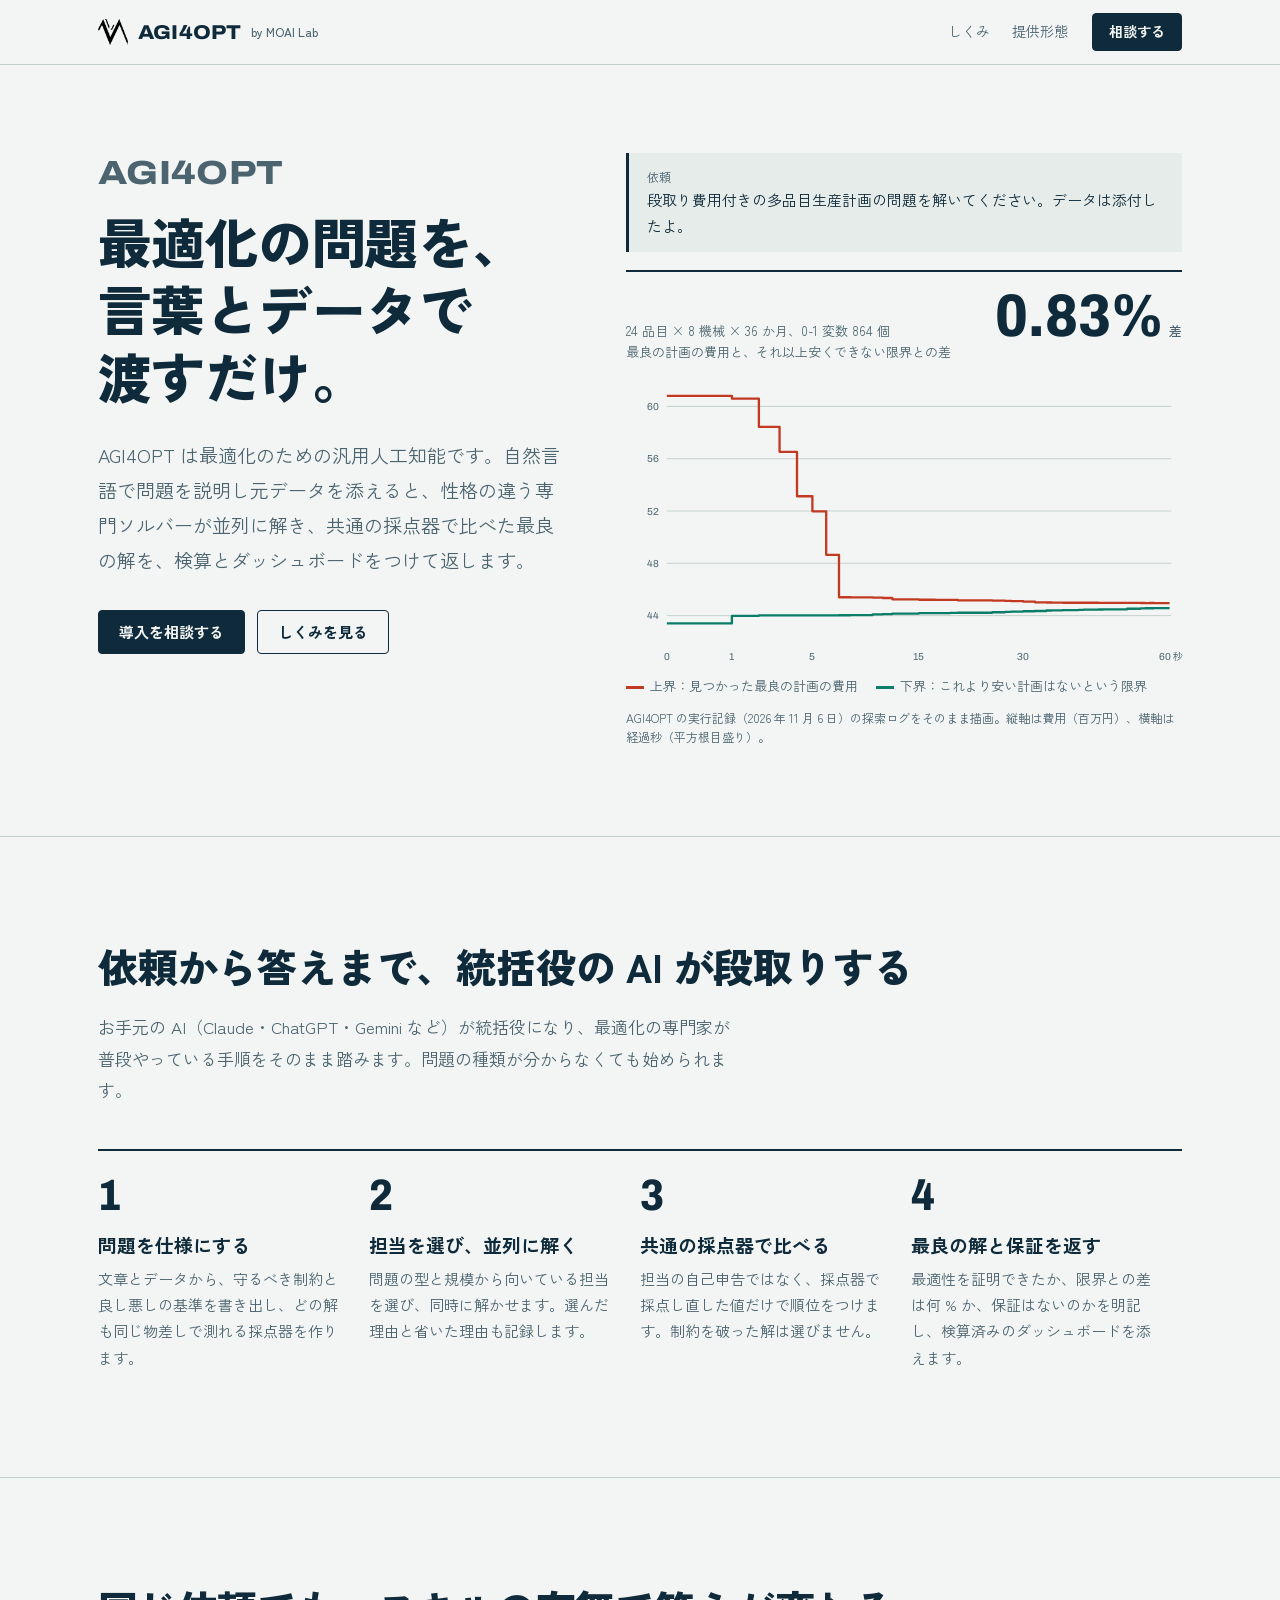
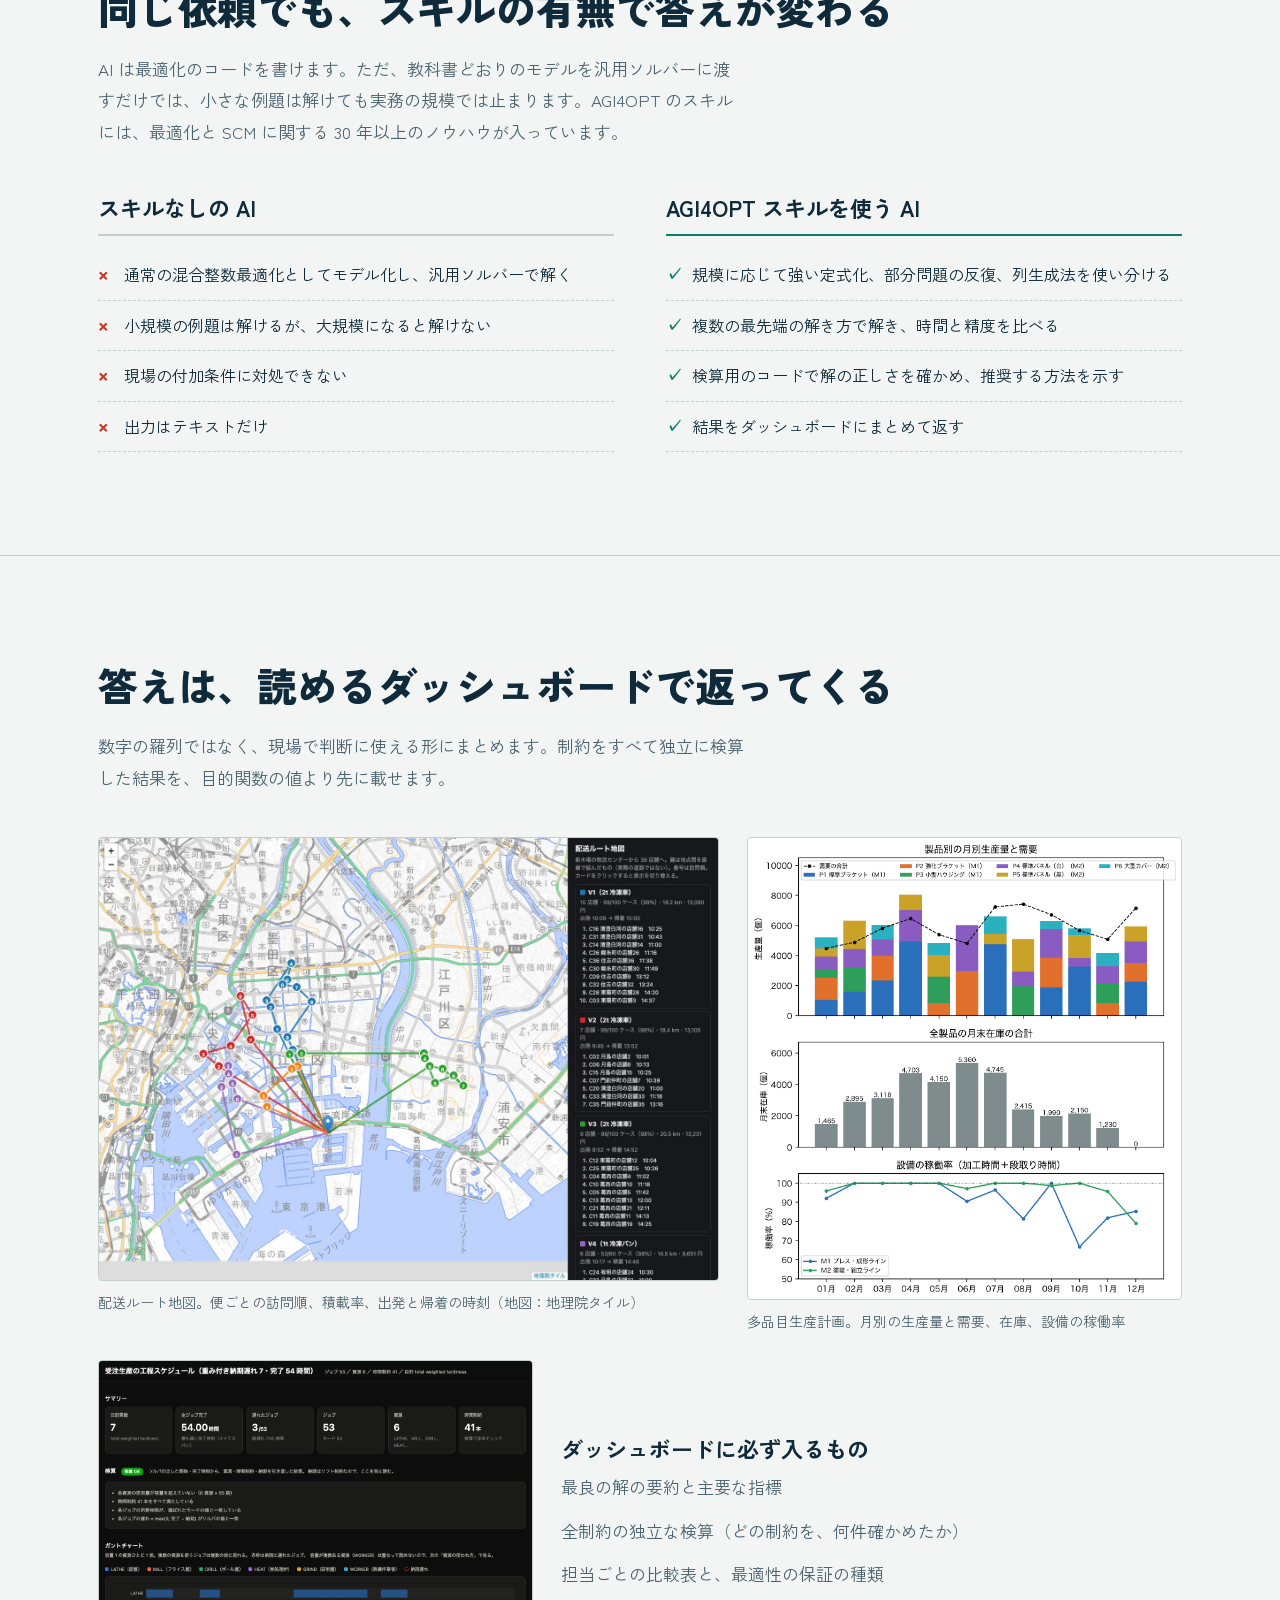
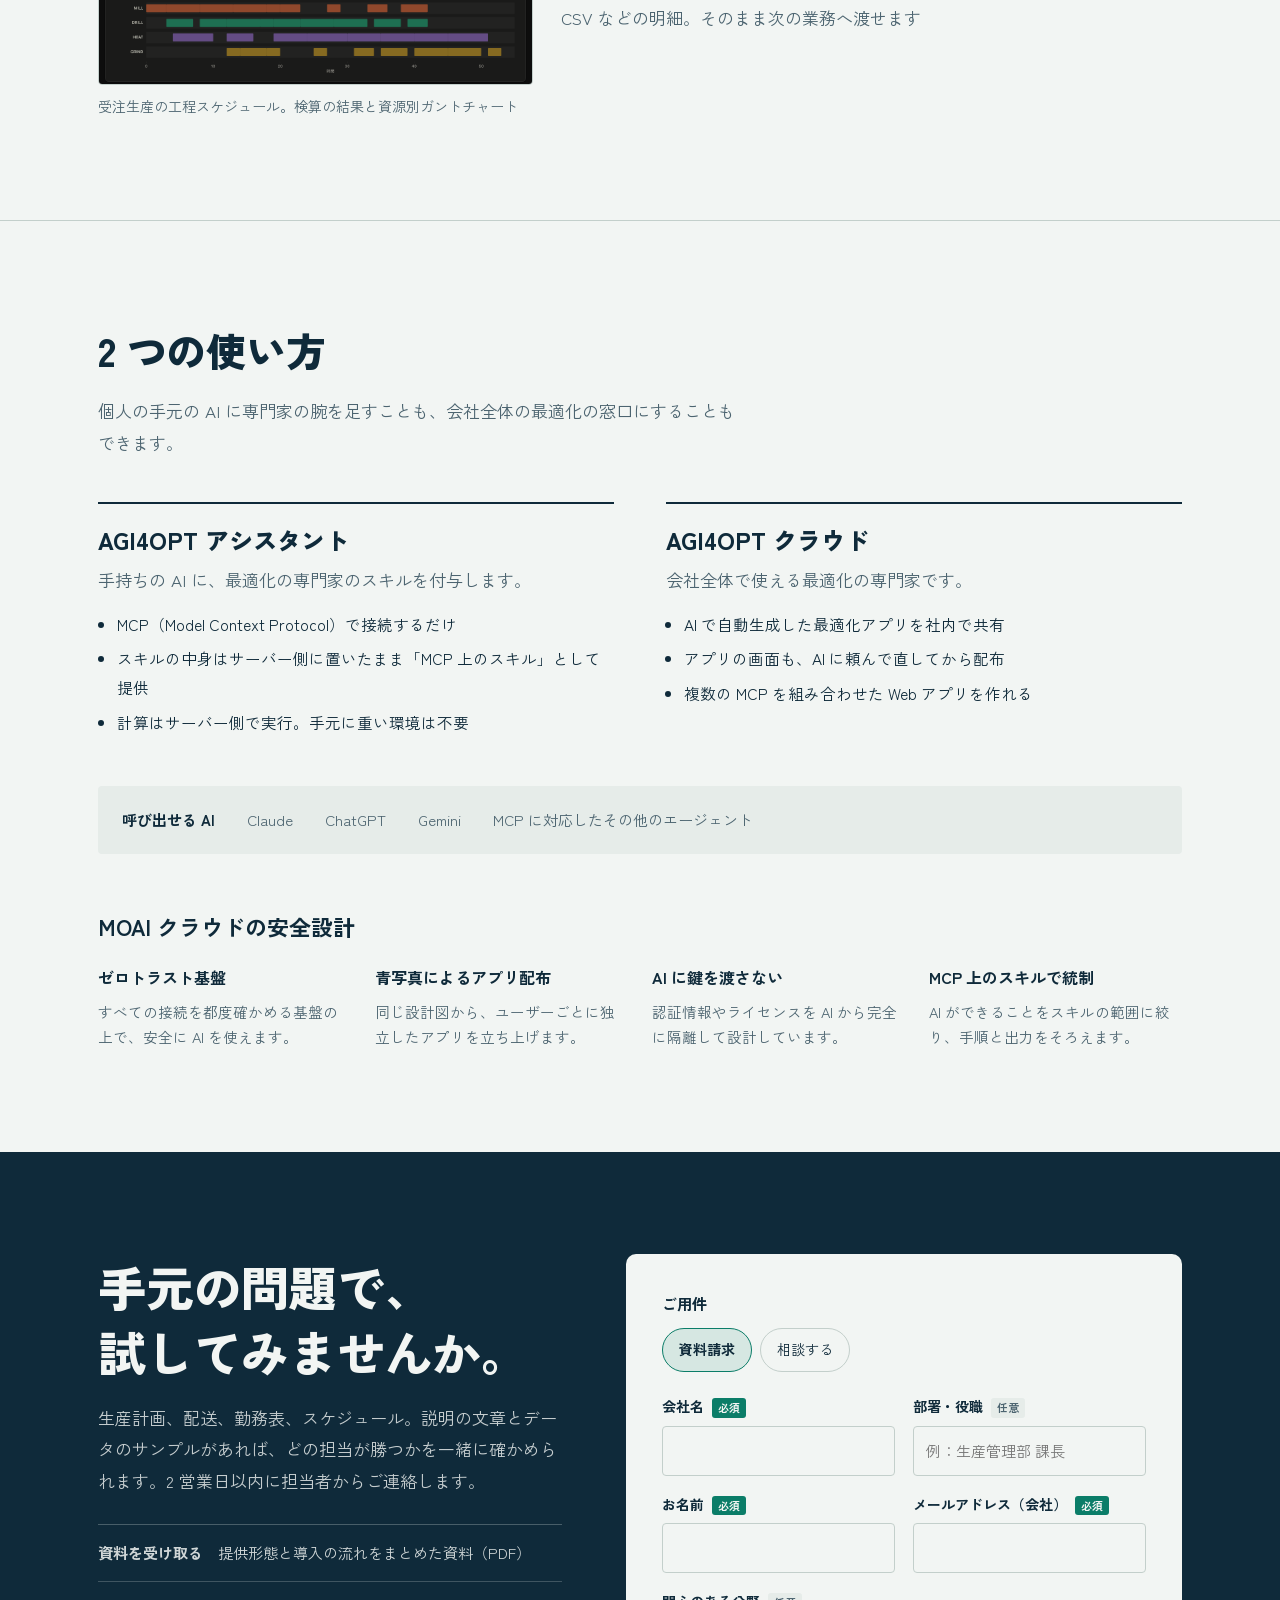
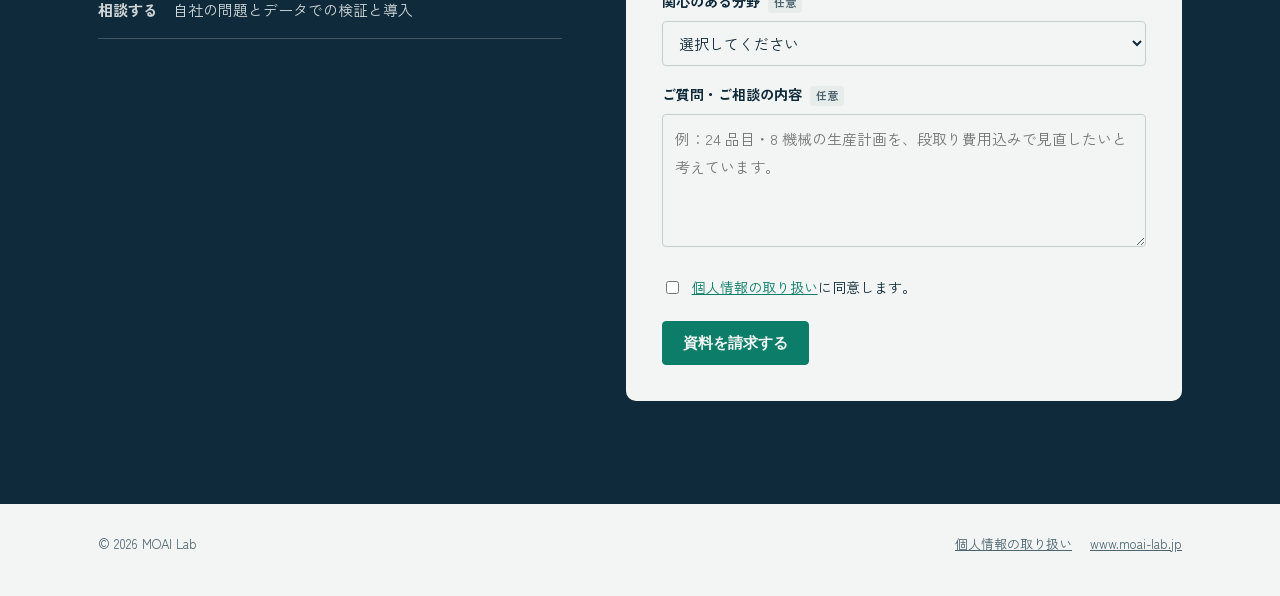
==== agi4opt-hp/index.html @ c6b4bd98 "Add MOAI AGI Suite parent page with AGI4OPT and AGI4SCM pages - index.html: MOAI AGI Suite landing p" ====
<!doctype html>
<html lang="ja">
<head>
<meta charset="utf-8">
<meta name="viewport" content="width=device-width, initial-scale=1">
<title>AGI4OPT | 最適化のための汎用人工知能</title>
<meta name="description" content="自然言語で問題を説明し、元データを渡すだけ。複数の専門ソルバーが並列に解き、共通の採点器で比べた最良の解を、検算とダッシュボードつきで返す Agentic AI。MOAI Lab。">
<link rel="icon" href="assets/moai-logo.png">
<link rel="preconnect" href="https://fonts.googleapis.com">
<link rel="preconnect" href="https://fonts.gstatic.com" crossorigin>
<link href="https://fonts.googleapis.com/css2?family=Archivo:wdth,wght@75..125,400..800&family=Zen+Kaku+Gothic+New:wght@400;500;700;900&display=swap" rel="stylesheet">
<style>
:root{
  --paper:#F2F5F3;
  --paper-2:#E6ECE9;
  --ink:#0F2A3A;
  --muted:#4C6470;
  --rule:#C3CFCB;
  --port:#C23A22;      /* 上界：赤ブイ */
  --starboard:#0B7D68; /* 下界：緑ブイ */
  --chart:#2C5A88;
  --on-ink:#F2F5F3;
  --code-bg:#E3EAE7;
  --logo-filter:none;
  --sans:"Zen Kaku Gothic New",system-ui,-apple-system,"Hiragino Sans",sans-serif;
  --num:"Archivo","Zen Kaku Gothic New",sans-serif;
  --gutter:clamp(16px,4vw,48px);
  --max:1180px;
}
@media (prefers-color-scheme:dark){
  :root:not([data-theme="light"]){
    --paper:#0C1E29; --paper-2:#132B39; --ink:#E4ECE8; --muted:#97AEB6; --rule:#29495A;
    --port:#F06A4E; --starboard:#3CC4A3; --chart:#7FAEDC; --on-ink:#0C1E29; --code-bg:#132B39;
    --logo-filter:invert(1);
  }
}
:root[data-theme="dark"]{
  --paper:#0C1E29; --paper-2:#132B39; --ink:#E4ECE8; --muted:#97AEB6; --rule:#29495A;
  --port:#F06A4E; --starboard:#3CC4A3; --chart:#7FAEDC; --on-ink:#0C1E29; --code-bg:#132B39;
  --logo-filter:invert(1);
}
*{box-sizing:border-box}
html{scroll-behavior:smooth;scroll-padding-top:72px}
@media (prefers-reduced-motion:reduce){html{scroll-behavior:auto}}
body{margin:0;background:var(--paper);color:var(--ink);font-family:var(--sans);font-size:17px;line-height:1.85;font-feature-settings:"palt" 1;-webkit-font-smoothing:antialiased;overflow-x:hidden}
img{max-width:100%;display:block}
a{color:inherit}
a:focus-visible,button:focus-visible{outline:3px solid var(--chart);outline-offset:3px;border-radius:2px}
.wrap{max-width:var(--max);margin:0 auto;padding:0 var(--gutter)}
.num{font-family:var(--num);font-variant-numeric:tabular-nums;font-stretch:90%}

/* header */
.site-head{position:sticky;top:0;z-index:10;background:color-mix(in srgb,var(--paper) 92%,transparent);backdrop-filter:blur(8px);border-bottom:1px solid var(--rule)}
.site-head .wrap{display:flex;align-items:center;gap:24px;height:64px}
.brand{display:flex;align-items:center;gap:10px;text-decoration:none;font-family:var(--num);font-weight:800;font-size:20px;letter-spacing:.01em;font-stretch:110%}
.brand img{width:30px;height:auto;filter:var(--logo-filter)}
.brand small{font-family:var(--sans);font-weight:500;font-size:12px;color:var(--muted);letter-spacing:0;font-stretch:100%}
.site-head nav{margin-left:auto;display:flex;gap:22px;font-size:14px}
.site-head nav a{text-decoration:none;color:var(--muted)}
.site-head nav a:hover{color:var(--ink)}
.btn{display:inline-flex;align-items:center;justify-content:center;min-height:44px;padding:0 20px;border-radius:4px;background:var(--ink);color:var(--on-ink);text-decoration:none;font-weight:700;font-size:15px;border:1.5px solid var(--ink)}
.btn:hover{background:transparent;color:var(--ink)}
.btn.ghost{background:transparent;color:var(--ink)}
.btn.ghost:hover{background:var(--ink);color:var(--on-ink)}
.site-head .btn{min-height:38px;padding:0 16px;font-size:14px}
@media (max-width:860px){.site-head nav{display:none}.site-head .btn{margin-left:auto}}

/* hero */
.hero{padding:clamp(40px,7vw,88px) 0 clamp(48px,7vw,96px)}
.hero .wrap{display:grid;grid-template-columns:minmax(0,5fr) minmax(0,6fr);gap:clamp(28px,5vw,72px);align-items:start}
.hero h1{margin:0;font-weight:900;font-size:clamp(32px,4.3vw,54px);line-height:1.25;letter-spacing:-.01em}
.hero h1 .ln{display:block;white-space:nowrap}
.hero h1 .wordmark{display:block;font-family:var(--num);font-weight:800;font-stretch:118%;font-size:.62em;letter-spacing:.01em;color:var(--muted);margin-bottom:.35em}
.hero .lead{font-size:clamp(17px,1.6vw,19px);color:var(--muted);max-width:30em;margin:28px 0 32px}
.hero .actions{display:flex;flex-wrap:wrap;gap:12px}
.prompt{margin:0 0 18px;padding:14px 18px;border-left:3px solid var(--ink);background:var(--paper-2);font-size:15px;line-height:1.7}
.prompt span{display:block;font-size:12px;color:var(--muted)}
.chart-box{border-top:2px solid var(--ink);padding-top:14px}
.chart-head{display:flex;justify-content:space-between;align-items:baseline;gap:16px;flex-wrap:wrap}
.chart-head p{margin:0;font-size:13px;color:var(--muted);line-height:1.6}
.gap{font-family:var(--num);font-weight:800;font-stretch:85%;font-size:clamp(40px,5vw,60px);line-height:1;font-variant-numeric:tabular-nums}
.gap small{font-family:var(--sans);font-size:13px;font-weight:500;color:var(--muted);margin-left:6px}
#bound-chart{width:100%;height:auto;display:block;margin-top:8px;overflow:visible}
#bound-chart text{font-family:var(--num);font-size:11px;fill:var(--muted)}
#bound-chart .lbl{font-family:var(--sans);font-size:12px;font-weight:700}
.legend{display:flex;flex-wrap:wrap;gap:18px;font-size:13px;color:var(--muted);margin-top:6px}
.legend i{display:inline-block;width:18px;height:3px;vertical-align:middle;margin-right:6px}
.chart-note{font-size:12px;color:var(--muted);margin:10px 0 0;line-height:1.6}
@media (max-width:900px){.hero .wrap{grid-template-columns:1fr}}

/* sections */
section{padding:clamp(56px,8vw,104px) 0;border-top:1px solid var(--rule)}
h2{font-size:clamp(26px,3.3vw,40px);line-height:1.35;font-weight:900;margin:0 0 18px;letter-spacing:-.005em}
h3{font-size:19px;line-height:1.5;margin:0 0 6px;font-weight:700}
.intro{max-width:38em;color:var(--muted);margin:0 0 44px}

/* flow */
.flow{list-style:none;margin:0;padding:0;display:grid;grid-template-columns:repeat(4,minmax(0,1fr));gap:0;counter-reset:s}
.flow li{position:relative;padding:22px 24px 4px 0;border-top:2px solid var(--ink);counter-increment:s}
.flow li::before{content:counter(s);font-family:var(--num);font-weight:800;font-size:44px;line-height:1;display:block;margin-bottom:14px;font-stretch:85%}
.flow p{margin:0;color:var(--muted);font-size:15px;line-height:1.75}
@media (max-width:860px){.flow{grid-template-columns:1fr 1fr;row-gap:28px}}
@media (max-width:520px){.flow{grid-template-columns:1fr}}

/* compare */
.versus{display:grid;grid-template-columns:minmax(0,1fr) minmax(0,1fr);gap:clamp(24px,4vw,56px)}
.versus .col h3{font-size:22px;padding-bottom:10px;border-bottom:2px solid var(--rule)}
.versus .col.on h3{border-color:var(--starboard)}
.versus ul{list-style:none;padding:0;margin:14px 0 0}
.versus li{padding:10px 0 10px 26px;position:relative;border-bottom:1px dashed var(--rule);font-size:16px}
.versus li::before{position:absolute;left:0;top:10px;font-weight:900;font-family:var(--num)}
.versus .off li::before{content:"×";color:var(--port)}
.versus .on li::before{content:"✓";color:var(--starboard)}
@media (max-width:760px){.versus{grid-template-columns:1fr}}

/* gallery */
.gallery{display:grid;grid-template-columns:repeat(12,minmax(0,1fr));gap:clamp(16px,2.4vw,28px);margin-top:8px}
.gallery figure{margin:0}
.gallery img{border:1px solid var(--rule);border-radius:4px;width:100%;height:auto;background:#fff}
.gallery figcaption{font-size:14px;color:var(--muted);margin-top:10px;line-height:1.6}
.gallery .g1{grid-column:span 7}
.gallery .g2{grid-column:span 5}
.gallery .g3{grid-column:span 5}
.gallery .g4{grid-column:span 7;align-self:center}
.gallery .g4 h3{font-size:22px}
.gallery .g4 p{color:var(--muted);margin:0 0 12px}
@media (max-width:860px){.gallery .g1,.gallery .g2,.gallery .g3,.gallery .g4{grid-column:1/-1}}

/* offering */
.offer{display:grid;grid-template-columns:1fr 1fr;gap:clamp(24px,4vw,56px)}
.offer article{padding-top:18px;border-top:2px solid var(--ink)}
.offer h3{font-size:24px;font-weight:900}
.offer .sub{color:var(--muted);margin:0 0 14px}
.offer ul{margin:0;padding-left:1.2em;font-size:15.5px}
.offer li{margin-bottom:6px}
.clients{margin-top:44px;padding:20px 24px;background:var(--paper-2);border-radius:4px;display:flex;flex-wrap:wrap;gap:12px 32px;align-items:baseline}
.clients strong{font-size:15px}
.clients span{color:var(--muted);font-size:15px}
.secure{margin-top:56px}
.secure dl{display:grid;grid-template-columns:repeat(4,minmax(0,1fr));gap:24px;margin:20px 0 0}
.secure dt{font-weight:700;font-size:16px;margin-bottom:6px}
.secure dd{margin:0;color:var(--muted);font-size:14.5px;line-height:1.75}
@media (max-width:860px){.offer{grid-template-columns:1fr}.secure dl{grid-template-columns:1fr 1fr}}
@media (max-width:520px){.secure dl{grid-template-columns:1fr}}

/* cta */
.cta{background:var(--ink);color:var(--on-ink);border-top:0}
.cta h2{font-size:clamp(28px,4vw,48px);word-break:auto-phrase}
.cta p{max-width:34em;opacity:.8;margin:0 0 28px}
.cta .btn{background:var(--on-ink);color:var(--ink);border-color:var(--on-ink)}
.cta .btn:hover{background:transparent;color:var(--on-ink)}
.cta .btn.ghost{background:transparent;color:var(--on-ink)}
.cta .btn.ghost:hover{background:var(--on-ink);color:var(--ink)}
.cta .actions{display:flex;flex-wrap:wrap;gap:12px}
/* contact form（agi4scm-hp と同じ項目・同じ送信の決まり） */
.cta-grid{display:grid;grid-template-columns:minmax(0,5fr) minmax(0,6fr);gap:clamp(32px,5vw,72px);align-items:start}
@media (max-width:960px){.cta-grid{grid-template-columns:minmax(0,1fr)}}
.cta-list{list-style:none;margin:0;padding:0;border-top:1px solid color-mix(in srgb,var(--on-ink) 25%,transparent)}
.cta-list li{padding:14px 0;border-bottom:1px solid color-mix(in srgb,var(--on-ink) 25%,transparent);font-size:15px;opacity:.85}
.cta-list b{opacity:1}
.form-card{--f-line:var(--rule);--f-accent:var(--starboard);background:var(--paper);color:var(--ink);border-radius:10px;padding:clamp(22px,3vw,36px)}
.form-card p{opacity:1;max-width:none;margin:0}
.form-card a{color:var(--f-accent)}
.form-type{border:0;margin:0 0 22px;padding:0;display:flex;flex-wrap:wrap;gap:8px}
.form-type legend{font-weight:700;margin-bottom:10px;padding:0;font-size:15px}
.form-type label{position:relative;cursor:pointer}
.form-type input{position:absolute;opacity:0;inset:0;margin:0;cursor:pointer}
.form-type span{display:inline-block;padding:8px 16px;border:1.5px solid var(--f-line);border-radius:999px;font-size:14px}
.form-type input:checked+span{border-color:var(--f-accent);background:color-mix(in srgb,var(--f-accent) 12%,var(--paper));font-weight:700}
.form-type input:focus-visible+span{outline:3px solid var(--signal,#F0B429);outline-offset:2px}
.fields{display:grid;grid-template-columns:repeat(2,minmax(0,1fr));gap:16px 18px}
@media (max-width:640px){.fields{grid-template-columns:minmax(0,1fr)}}
.field.full{grid-column:1/-1}
.field label{display:flex;gap:8px;align-items:baseline;font-size:14px;font-weight:700;margin-bottom:6px}
.field .req,.field .opt{font-size:11px;font-weight:700;padding:1px 6px;border-radius:3px;line-height:1.6}
.field .req{background:var(--f-accent);color:var(--paper)}
.field .opt{background:var(--paper-2);color:var(--muted)}
.field input,.field select,.field textarea{width:100%;font:inherit;font-size:15px;color:var(--ink);border:1.5px solid var(--f-line);border-radius:4px;padding:10px 12px;background:var(--paper)}
.field input:focus,.field select:focus,.field textarea:focus{border-color:var(--f-accent);outline:none;box-shadow:0 0 0 3px color-mix(in srgb,var(--f-accent) 22%,transparent)}
.field [aria-invalid="true"]{border-color:#c0392b}
.hp{position:absolute;left:-9999px;width:1px;height:1px;overflow:hidden}
.consent{display:flex;gap:10px;align-items:flex-start;margin:20px 0;font-size:14px}
.consent input{margin-top:.4em}
.form-actions{display:flex;flex-wrap:wrap;align-items:center;gap:14px}
.form-card .btn{background:var(--f-accent);color:var(--paper);border-color:var(--f-accent)}
.form-card .btn:hover{background:transparent;color:var(--f-accent)}
.form-card .btn:disabled{opacity:.6;cursor:progress}
.form-status{font-size:14px;color:var(--muted)}
.form-status.error{color:#b42318}
.thanks{display:none}
.form-card.done form{display:none}
.form-card.done .thanks{display:block}
.thanks h3{font-size:20px;margin-bottom:8px}

footer{padding:28px 0 40px;font-size:13px;color:var(--muted)}
footer .wrap{display:flex;flex-wrap:wrap;justify-content:space-between;gap:12px}
</style>
</head>
<body>

<header class="site-head">
  <div class="wrap">
    <a class="brand" href="#top" aria-label="AGI4OPT トップへ"><img src="assets/moai-logo.png" alt="">AGI4OPT <small>by MOAI Lab</small></a>
    <nav aria-label="ページ内">
      <a href="#how">しくみ</a>
      <a href="#offer">提供形態</a>
    </nav>
    <a class="btn" href="#contact-contact">相談する</a>
  </div>
</header>

<main id="top">
<section class="hero" style="border-top:0">
  <div class="wrap">
    <div>
      <h1><span class="wordmark">AGI4OPT</span><span class="ln">最適化の問題を、</span><span class="ln">言葉とデータで</span><span class="ln">渡すだけ。</span></h1>
      <p class="lead">AGI4OPT は最適化のための汎用人工知能です。自然言語で問題を説明し元データを添えると、性格の違う専門ソルバーが並列に解き、共通の採点器で比べた最良の解を、検算とダッシュボードをつけて返します。</p>
      <div class="actions">
        <a class="btn" href="#contact-contact">導入を相談する</a>
        <a class="btn ghost" href="#how">しくみを見る</a>
      </div>
    </div>

    <div>
      <p class="prompt"><span>依頼</span>段取り費用付きの多品目生産計画の問題を解いてください。データは添付したよ。</p>
      <figure class="chart-box" style="margin:0">
        <div class="chart-head">
          <p>24 品目 × 8 機械 × 36 か月、0-1 変数 864 個<br>最良の計画の費用と、それ以上安くできない限界との差</p>
          <div class="gap" aria-live="off"><span id="gap-value">28.6</span>%<small>差</small></div>
        </div>
        <svg id="bound-chart" viewBox="0 0 600 320" role="img" aria-labelledby="chart-title chart-desc">
          <title id="chart-title">上界と下界の収束</title>
          <desc id="chart-desc">60 秒の探索で、見つかった最良の計画の費用（上界）は 6,081 万円から 4,495 万円へ下がり、これより安い計画はないという限界（下界）は 4,340 万円から 4,458 万円へ上がった。差は 28.6% から 0.81% に縮んだ。</desc>
        </svg>
        <div class="legend"><span><i style="background:var(--port)"></i>上界：見つかった最良の計画の費用</span><span><i style="background:var(--starboard)"></i>下界：これより安い計画はないという限界</span></div>
        <figcaption class="chart-note">AGI4OPT の実行記録（2026 年 11 月 6 日）の探索ログをそのまま描画。縦軸は費用（百万円）、横軸は経過秒（平方根目盛り）。</figcaption>
      </figure>
    </div>
  </div>
</section>

<section id="how">
  <div class="wrap">
    <h2>依頼から答えまで、統括役の AI が段取りする</h2>
    <p class="intro">お手元の AI（Claude・ChatGPT・Gemini など）が統括役になり、最適化の専門家が普段やっている手順をそのまま踏みます。問題の種類が分からなくても始められます。</p>
    <ol class="flow">
      <li><h3>問題を仕様にする</h3><p>文章とデータから、守るべき制約と良し悪しの基準を書き出し、どの解も同じ物差しで測れる採点器を作ります。</p></li>
      <li><h3>担当を選び、並列に解く</h3><p>問題の型と規模から向いている担当を選び、同時に解かせます。選んだ理由と省いた理由も記録します。</p></li>
      <li><h3>共通の採点器で比べる</h3><p>担当の自己申告ではなく、採点器で採点し直した値だけで順位をつけます。制約を破った解は選びません。</p></li>
      <li><h3>最良の解と保証を返す</h3><p>最適性を証明できたか、限界との差は何 % か、保証はないのかを明記し、検算済みのダッシュボードを添えます。</p></li>
    </ol>
  </div>
</section>

<section id="compare">
  <div class="wrap">
    <h2>同じ依頼でも、スキルの有無で答えが変わる</h2>
    <p class="intro">AI は最適化のコードを書けます。ただ、教科書どおりのモデルを汎用ソルバーに渡すだけでは、小さな例題は解けても実務の規模では止まります。AGI4OPT のスキルには、最適化と SCM に関する 30 年以上のノウハウが入っています。</p>
    <div class="versus">
      <div class="col off">
        <h3>スキルなしの AI</h3>
        <ul>
          <li>通常の混合整数最適化としてモデル化し、汎用ソルバーで解く</li>
          <li>小規模の例題は解けるが、大規模になると解けない</li>
          <li>現場の付加条件に対処できない</li>
          <li>出力はテキストだけ</li>
        </ul>
      </div>
      <div class="col on">
        <h3>AGI4OPT スキルを使う AI</h3>
        <ul>
          <li>規模に応じて強い定式化、部分問題の反復、列生成法を使い分ける</li>
          <li>複数の最先端の解き方で解き、時間と精度を比べる</li>
          <li>検算用のコードで解の正しさを確かめ、推奨する方法を示す</li>
          <li>結果をダッシュボードにまとめて返す</li>
        </ul>
      </div>
    </div>

  </div>
</section>

<section id="dashboards">
  <div class="wrap">
    <h2>答えは、読めるダッシュボードで返ってくる</h2>
    <p class="intro">数字の羅列ではなく、現場で判断に使える形にまとめます。制約をすべて独立に検算した結果を、目的関数の値より先に載せます。</p>
    <div class="gallery">
      <figure class="g1"><img src="assets/route-map.jpg" alt="新木場の物流センターから東京東部の店舗へ向かう 5 便の配送ルートを色分けした地図と、便ごとの訪問順・時刻の一覧" loading="lazy" width="1400" height="1000"><figcaption>配送ルート地図。便ごとの訪問順、積載率、出発と帰着の時刻（地図：地理院タイル）</figcaption></figure>
      <figure class="g2"><img src="assets/production-plan.png" alt="6 製品の月別生産量と需要、月末在庫、2 ラインの稼働率を示すグラフ" loading="lazy" width="1379" height="1466"><figcaption>多品目生産計画。月別の生産量と需要、在庫、設備の稼働率</figcaption></figure>
      <figure class="g3"><img src="assets/dashboard-schedule.png" alt="53 ジョブ・6 資源の工程スケジュールのサマリー、検算結果、資源別ガントチャート" loading="lazy" width="1180" height="880"><figcaption>受注生産の工程スケジュール。検算の結果と資源別ガントチャート</figcaption></figure>
      <div class="g4">
        <h3>ダッシュボードに必ず入るもの</h3>
        <p>最良の解の要約と主要な指標</p>
        <p>全制約の独立な検算（どの制約を、何件確かめたか）</p>
        <p>担当ごとの比較表と、最適性の保証の種類</p>
        <p>CSV などの明細。そのまま次の業務へ渡せます</p>
      </div>
    </div>
  </div>
</section>

<section id="offer">
  <div class="wrap">
    <h2>2 つの使い方</h2>
    <p class="intro">個人の手元の AI に専門家の腕を足すことも、会社全体の最適化の窓口にすることもできます。</p>
    <div class="offer">
      <article>
        <h3>AGI4OPT アシスタント</h3>
        <p class="sub">手持ちの AI に、最適化の専門家のスキルを付与します。</p>
        <ul>
          <li>MCP（Model Context Protocol）で接続するだけ</li>
          <li>スキルの中身はサーバー側に置いたまま「MCP 上のスキル」として提供</li>
          <li>計算はサーバー側で実行。手元に重い環境は不要</li>
        </ul>
      </article>
      <article>
        <h3>AGI4OPT クラウド</h3>
        <p class="sub">会社全体で使える最適化の専門家です。</p>
        <ul>
          <li>AI で自動生成した最適化アプリを社内で共有</li>
          <li>アプリの画面も、AI に頼んで直してから配布</li>
          <li>複数の MCP を組み合わせた Web アプリを作れる</li>
        </ul>
      </article>
    </div>
    <div class="clients"><strong>呼び出せる AI</strong><span>Claude</span><span>ChatGPT</span><span>Gemini</span><span>MCP に対応したその他のエージェント</span></div>

    <div class="secure">
      <h3 style="font-size:22px">MOAI クラウドの安全設計</h3>
      <dl>
        <div><dt>ゼロトラスト基盤</dt><dd>すべての接続を都度確かめる基盤の上で、安全に AI を使えます。</dd></div>
        <div><dt>青写真によるアプリ配布</dt><dd>同じ設計図から、ユーザーごとに独立したアプリを立ち上げます。</dd></div>
        <div><dt>AI に鍵を渡さない</dt><dd>認証情報やライセンスを AI から完全に隔離して設計しています。</dd></div>
        <div><dt>MCP 上のスキルで統制</dt><dd>AI ができることをスキルの範囲に絞り、手順と出力をそろえます。</dd></div>
      </dl>
    </div>
  </div>
</section>

<section class="cta" id="contact" aria-labelledby="contact-title">
  <div class="wrap cta-grid">
    <div class="cta-copy">
      <h2 id="contact-title">手元の問題で、試してみませんか。</h2>
      <p>生産計画、配送、勤務表、スケジュール。説明の文章とデータのサンプルがあれば、どの担当が勝つかを一緒に確かめられます。2 営業日以内に担当者からご連絡します。</p>
      <ul class="cta-list">
        <li><b>資料を受け取る</b>　提供形態と導入の流れをまとめた資料（PDF）</li>
        <li><b>相談する</b>　自社の問題とデータでの検証と導入</li>
      </ul>
    </div>

    <div class="form-card" id="form-card">
      <!--
        送信先: data-endpoint に、agi4scm-hp/form-backend/Code.gs を配備したウェブアプリの URL（https://script.google.com/macros/s/…/exec）を入れる。
        3 ページ（suite・agi4opt・agi4scm）で同じ受け口を使う。隠し欄 page で、どのページから来たかを区別する。
        空のままだと、sales@moai-lab.jp へメールで問い合わせるよう案内する。
      -->
      <form id="lead-form" data-endpoint="" novalidate>
        <fieldset class="form-type">
          <legend>ご用件</legend>
          <label><input type="radio" name="inquiry_type" value="document" checked><span>資料請求</span></label>
          <label><input type="radio" name="inquiry_type" value="contact"><span>相談する</span></label>
        </fieldset>

        <div class="fields">
          <div class="field">
            <label for="f-company">会社名<span class="req">必須</span></label>
            <input id="f-company" name="company" type="text" autocomplete="organization" required>
          </div>
          <div class="field">
            <label for="f-dept">部署・役職<span class="opt">任意</span></label>
            <input id="f-dept" name="department" type="text" autocomplete="organization-title" placeholder="例：生産管理部 課長">
          </div>
          <div class="field">
            <label for="f-name">お名前<span class="req">必須</span></label>
            <input id="f-name" name="name" type="text" autocomplete="name" required>
          </div>
          <div class="field">
            <label for="f-email">メールアドレス（会社）<span class="req">必須</span></label>
            <input id="f-email" name="email" type="email" autocomplete="email" inputmode="email" required>
          </div>
          <div class="field full">
            <label for="f-area">関心のある分野<span class="opt">任意</span></label>
            <select id="f-area" name="area">
              <option value="">選択してください</option>
              <option>生産計画・ロットサイズ</option>
              <option>配送ルート</option>
              <option>勤務表</option>
              <option>工程スケジュール</option>
              <option>その他の最適化問題</option>
              <option>まだ決めていない</option>
            </select>
          </div>
          <div class="field full">
            <label for="f-message">ご質問・ご相談の内容<span class="opt">任意</span></label>
            <textarea id="f-message" name="message" rows="4" placeholder="例：24 品目・8 機械の生産計画を、段取り費用込みで見直したいと考えています。"></textarea>
          </div>
        </div>

        <div class="hp" aria-hidden="true">
          <label for="f-website">ウェブサイト</label>
          <input id="f-website" name="website" type="text" tabindex="-1" autocomplete="off">
        </div>
        <input type="hidden" name="page" value="agi4opt">
        <input type="hidden" name="utm" value="">

        <label class="consent">
          <input type="checkbox" name="consent" value="yes" required>
          <span><a href="privacy.html" target="_blank" rel="noopener">個人情報の取り扱い</a>に同意します。</span>
        </label>

        <div class="form-actions">
          <button class="btn" type="submit" id="submit-btn">資料を請求する</button>
          <p class="form-status" id="form-status" role="status" aria-live="polite"></p>
        </div>
      </form>

      <div class="thanks" tabindex="-1" id="thanks">
        <h3>送信しました。</h3>
        <p>2 営業日以内に、ご入力のメールアドレスへご連絡します。</p>
      </div>
    </div>
  </div>
</section>
</main>

<footer>
  <div class="wrap">
    <span>© 2026 MOAI Lab</span>
    <span style="display:flex;flex-wrap:wrap;gap:18px"><a href="privacy.html">個人情報の取り扱い</a><a href="https://www.moai-lab.jp/" target="_blank" rel="noopener">www.moai-lab.jp</a></span>
  </div>
</footer>

<script>
(function(){
  // 実行記録 2026-11-06-lot-sizing-large の探索ログ：[秒, 下界, 上界]
  const D=[[0,43399000,60813000],[1,43981000,60597000],[2,44013000,58434000],[3,44013000,56525240],[4,44013000,53124260],[5,44013000,51976640],[6,44013000,48647350],[7,44028000,45402100],[8,44044000,45399860],[10,44098000,45374910],[11,44113000,45346250],[12,44158000,45250970],[15,44186000,45211820],[17,44193000,45208880],[19,44210000,45206050],[20,44220000,45164470],[25,44253000,45147670],[27,44289000,45123020],[28,44306000,45114010],[30,44335000,45064760],[32,44357000,45009820],[34,44387000,45002690],[35,44395000,44991640],[37,44417000,44984220],[40,44432000,44984000],[41,44452000,44983730],[42,44460000,44982590],[44,44471000,44975950],[45,44479000,44968640],[50,44525000,44969000],[53,44552000,44961420],[54,44558000,44960950],[55,44560000,44961000],[56,44570000,44955150],[58,44577000,44949160],[60.06,44583067,44949163]];
  const svg=document.getElementById('bound-chart'), NS='http://www.w3.org/2000/svg';
  const W=600,H=320,L=44,R=12,T=10,B=28,TMAX=60.06,YMIN=42,YMAX=62;
  const x=t=>L+Math.sqrt(t/TMAX)*(W-L-R);
  const y=v=>T+(YMAX-v/1e6)/(YMAX-YMIN)*(H-T-B);
  const el=(n,a)=>{const e=document.createElementNS(NS,n);for(const k in a)e.setAttribute(k,a[k]);svg.appendChild(e);return e};
  [44,48,52,56,60].forEach(v=>{el('line',{x1:L,x2:W-R,y1:y(v*1e6),y2:y(v*1e6),stroke:'var(--rule)','stroke-width':1});el('text',{x:L-8,y:y(v*1e6)+4,'text-anchor':'end'}).textContent=v;});
  [0,1,5,15,30,60].forEach(t=>{el('text',{x:x(t),y:H-8,'text-anchor':'middle'}).textContent=t+(t===60?' 秒':'');});
  const step=i=>{let d='M'+x(D[0][0])+','+y(D[0][i]);for(let k=1;k<D.length;k++){d+='H'+x(D[k][0]).toFixed(1)+'V'+y(D[k][i]).toFixed(1);}return d};
  const band=el('path',{d:step(2)+'V'+y(D[D.length-1][1])+[...D].reverse().map((p,k,a)=>'H'+x(p[0]).toFixed(1)+'V'+y(p[1]).toFixed(1)).join('')+'Z',fill:'var(--port)',opacity:0,'fill-opacity':.08});
  const ub=el('path',{d:step(2),fill:'none',stroke:'var(--port)','stroke-width':2.5,'stroke-linejoin':'round'});
  const lb=el('path',{d:step(1),fill:'none',stroke:'var(--starboard)','stroke-width':2.5,'stroke-linejoin':'round'});
  const last=D[D.length-1];
  const t1=el('text',{x:W-R,y:y(last[2])-10,'text-anchor':'end',class:'lbl',fill:'var(--port)',opacity:0});t1.textContent='4,495 万円';
  const t2=el('text',{x:W-R,y:y(last[1])+18,'text-anchor':'end',class:'lbl',fill:'var(--starboard)',opacity:0});t2.textContent='4,458 万円';
  const gapEl=document.getElementById('gap-value');
  const gapAt=t=>{let p=D[0];for(const q of D){if(q[0]<=t)p=q;else break}return (p[2]-p[1])/p[2]*100};
  const finish=()=>{gapEl.textContent='0.81';[t1,t2].forEach(e=>e.setAttribute('opacity',1));band.setAttribute('opacity',1)};
  const reduce=window.matchMedia('(prefers-reduced-motion: reduce)').matches;
  if(reduce){finish();return}
  [ub,lb].forEach(p=>{const len=p.getTotalLength();p.style.strokeDasharray=len;p.style.strokeDashoffset=len;p._len=len});
  const DUR=3200;let start=null;
  function frame(ts){
    if(start===null)start=ts;
    const f=Math.min(1,(ts-start)/DUR), ease=1-Math.pow(1-f,2);
    const tNow=Math.pow(ease,2)*TMAX; // 平方根目盛りに合わせて進む
    const xNow=x(tNow);
    [ub,lb].forEach(p=>{
      // xNow までの長さを二分探索
      let lo=0,hi=p._len;for(let i=0;i<22;i++){const m=(lo+hi)/2;if(p.getPointAtLength(m).x<xNow)lo=m;else hi=m}
      p.style.strokeDashoffset=p._len-(f>=1?p._len:hi);
    });
    gapEl.textContent=gapAt(tNow).toFixed(gapAt(tNow)<10?2:1);
    if(f<1)requestAnimationFrame(frame);else finish();
  }
  setTimeout(()=>requestAnimationFrame(frame),400);
})();

// お問い合わせフォーム（agi4scm-hp/main.js と同じ決まり。受け口は agi4scm-hp/form-backend/Code.gs）
(function () {
  "use strict";
  var form = document.getElementById("lead-form");
  if (!form) return;
  var statusEl = document.getElementById("form-status");
  var submitBtn = document.getElementById("submit-btn");
  var labels = { document: "資料を請求する", contact: "相談する" };

  var q = new URLSearchParams(location.search), utm = [];
  q.forEach(function (v, k) { if (k.indexOf("utm_") === 0) utm.push(k + "=" + v); });
  form.elements.utm.value = utm.join("&");

  // #contact-document / #contact-contact でご用件を選んだ状態にする（ページ内リンクでも）。
  function setType(t) {
    if (!labels[t]) return;
    form.querySelector('input[name="inquiry_type"][value="' + t + '"]').checked = true;
    submitBtn.textContent = labels[t];
  }
  form.addEventListener("change", function (e) { if (e.target.name === "inquiry_type") setType(e.target.value); });
  function fromHash() {
    var m = location.hash.match(/^#contact-(document|contact)$/);
    if (m) { setType(m[1]); document.getElementById("contact").scrollIntoView(); }
  }
  fromHash();
  window.addEventListener("hashchange", fromHash);

  form.addEventListener("submit", function (e) {
    e.preventDefault();
    statusEl.textContent = ""; statusEl.className = "form-status";
    var bad = null;
    ["company", "name", "email"].forEach(function (n) {
      var el = form.elements[n], v = el.value.trim();
      var ok = v !== "" && (n !== "email" || /^[^\s@]+@[^\s@]+\.[^\s@]+$/.test(v));
      el.setAttribute("aria-invalid", ok ? "false" : "true");
      if (!ok && !bad) bad = el;
    });
    if (bad) { statusEl.textContent = "会社名・お名前・メールアドレスを確かめてください。"; statusEl.className = "form-status error"; bad.focus(); return; }
    if (!form.elements.consent.checked) { statusEl.textContent = "個人情報の取り扱いへの同意が必要です。"; statusEl.className = "form-status error"; return; }
    if (form.elements.website.value) return; // bot

    var endpoint = form.getAttribute("data-endpoint");
    if (!endpoint) {
      statusEl.innerHTML = 'ただいまフォームから送信できません。お手数ですが <a href="mailto:sales@moai-lab.jp">sales@moai-lab.jp</a> へメールでお問い合わせください。';
      statusEl.className = "form-status error";
      return;
    }
    var messages = {
      invalid: "入力内容を確かめてください。",
      consent: "個人情報の取り扱いへの同意が必要です。",
      too_many: "続けて送信されました。1 分ほどおいてから、もう一度お試しください。"
    };
    submitBtn.disabled = true; statusEl.textContent = "送信しています…";
    fetch(endpoint, { method: "POST", body: new URLSearchParams(new FormData(form)) })
      .then(function (res) { if (!res.ok) throw new Error(res.status); return res.json(); })
      .then(function (data) {
        if (!data || !data.ok) {
          submitBtn.disabled = false;
          statusEl.textContent = (data && messages[data.error]) || "送信できませんでした。時間をおいてもう一度お試しください。";
          statusEl.className = "form-status error";
          return;
        }
        document.getElementById("form-card").classList.add("done");
        document.getElementById("thanks").focus();
      })
      .catch(function () {
        submitBtn.disabled = false;
        statusEl.innerHTML = '送信できませんでした。時間をおいてもう一度お試しいただくか、<a href="mailto:sales@moai-lab.jp">sales@moai-lab.jp</a> へメールでお問い合わせください。';
        statusEl.className = "form-status error";
      });
  });
})();
</script>
</body>
</html>
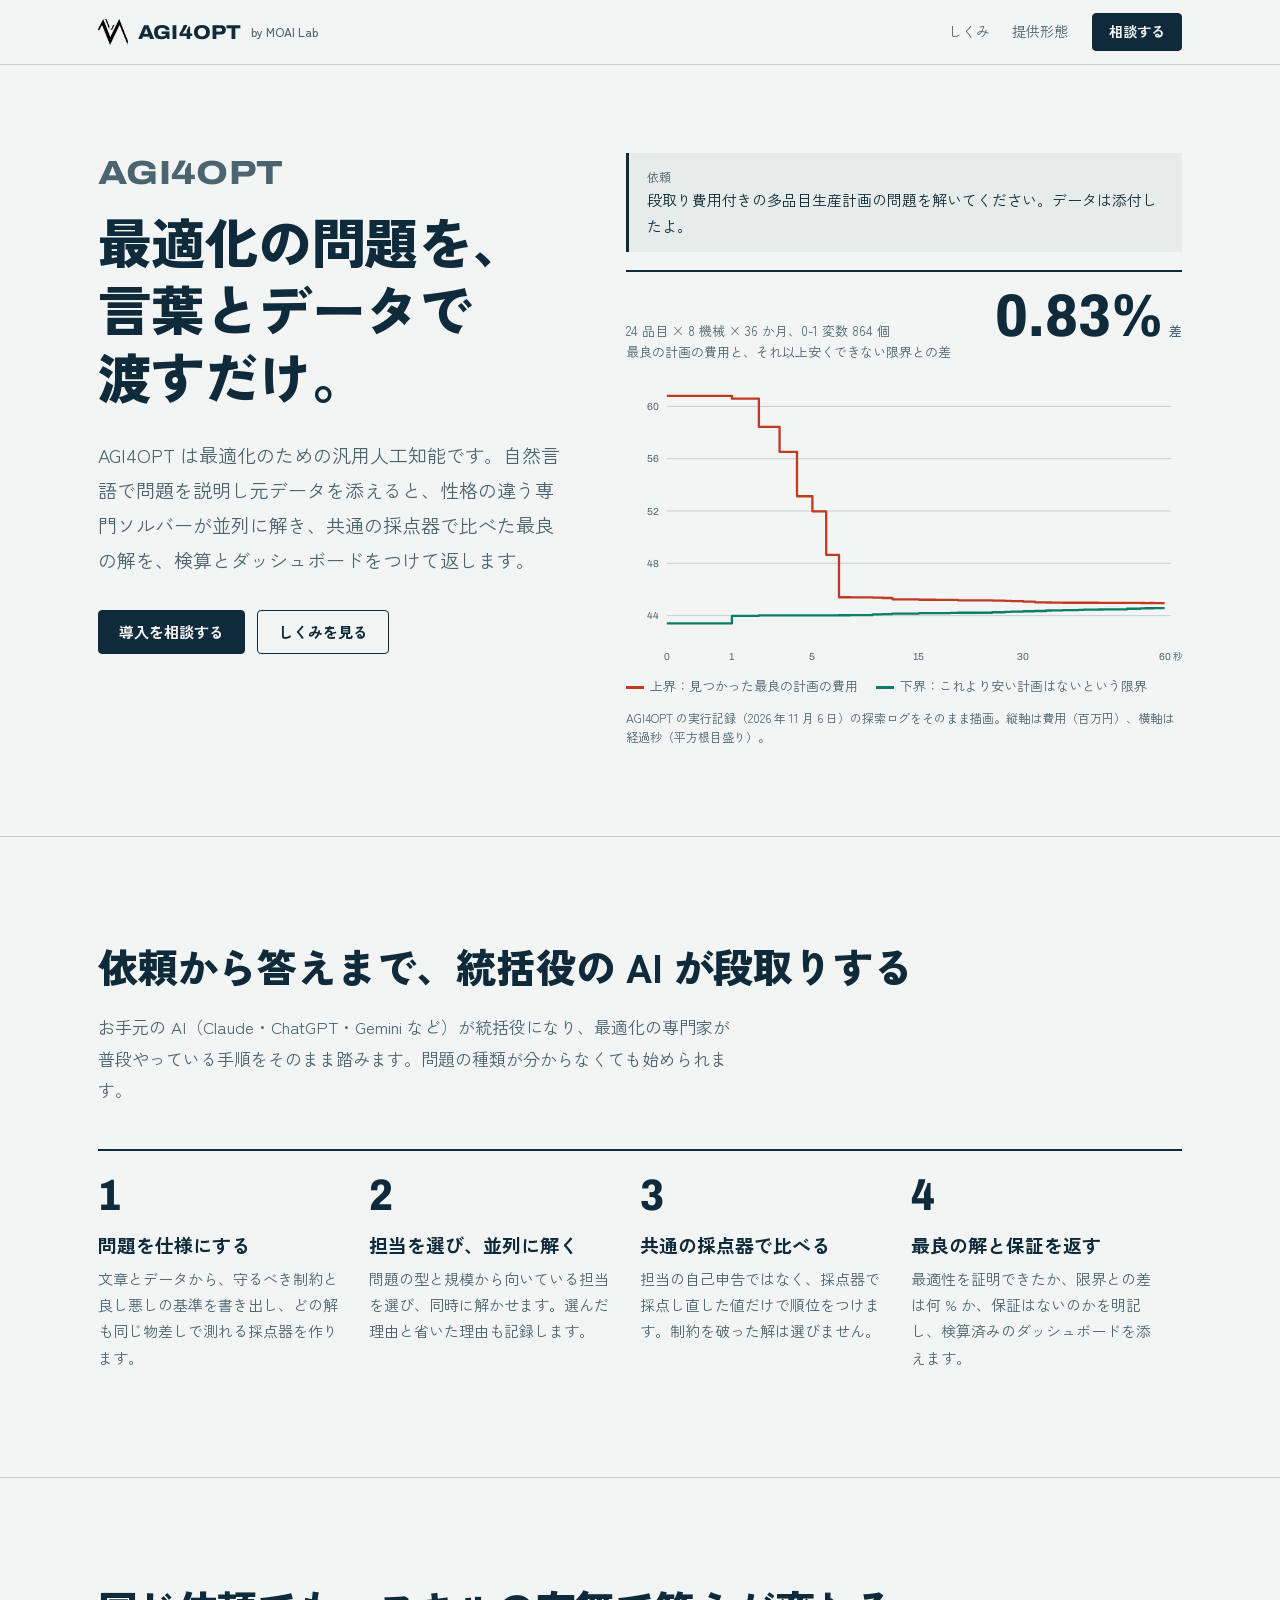
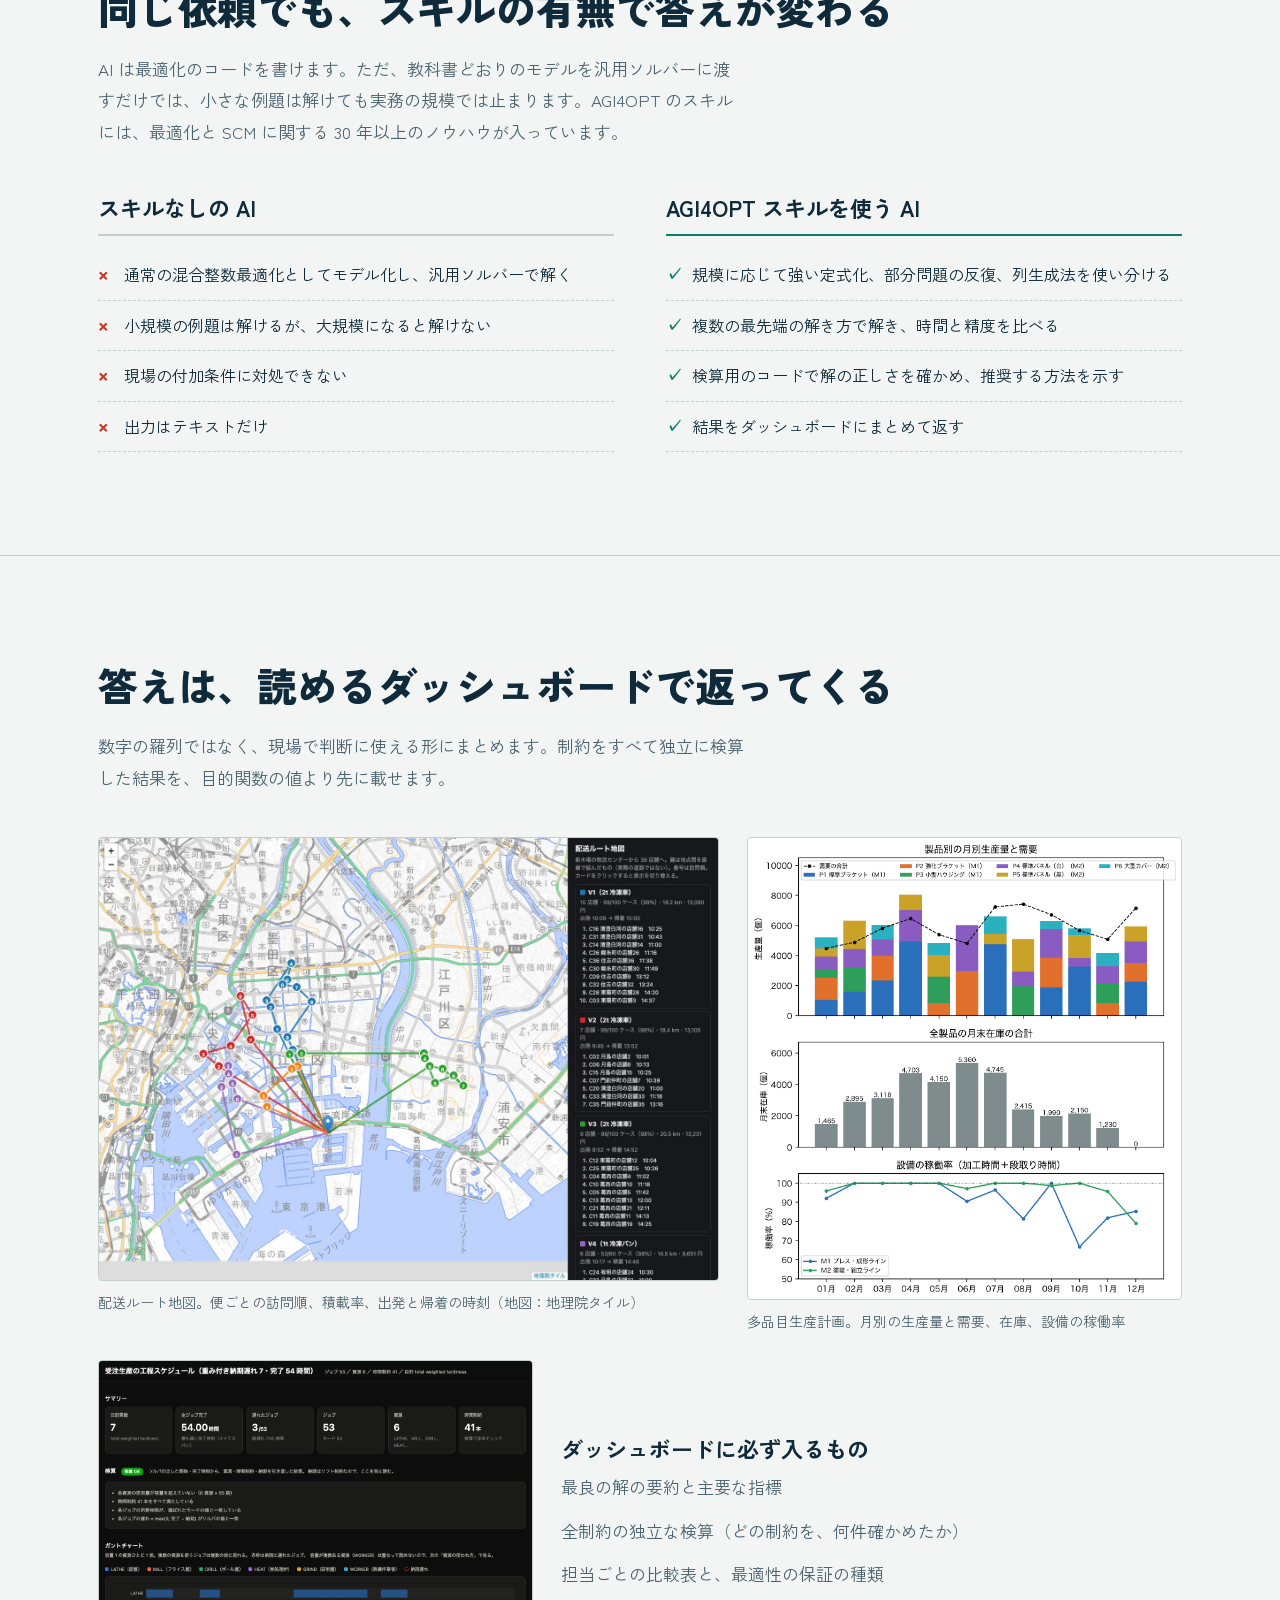
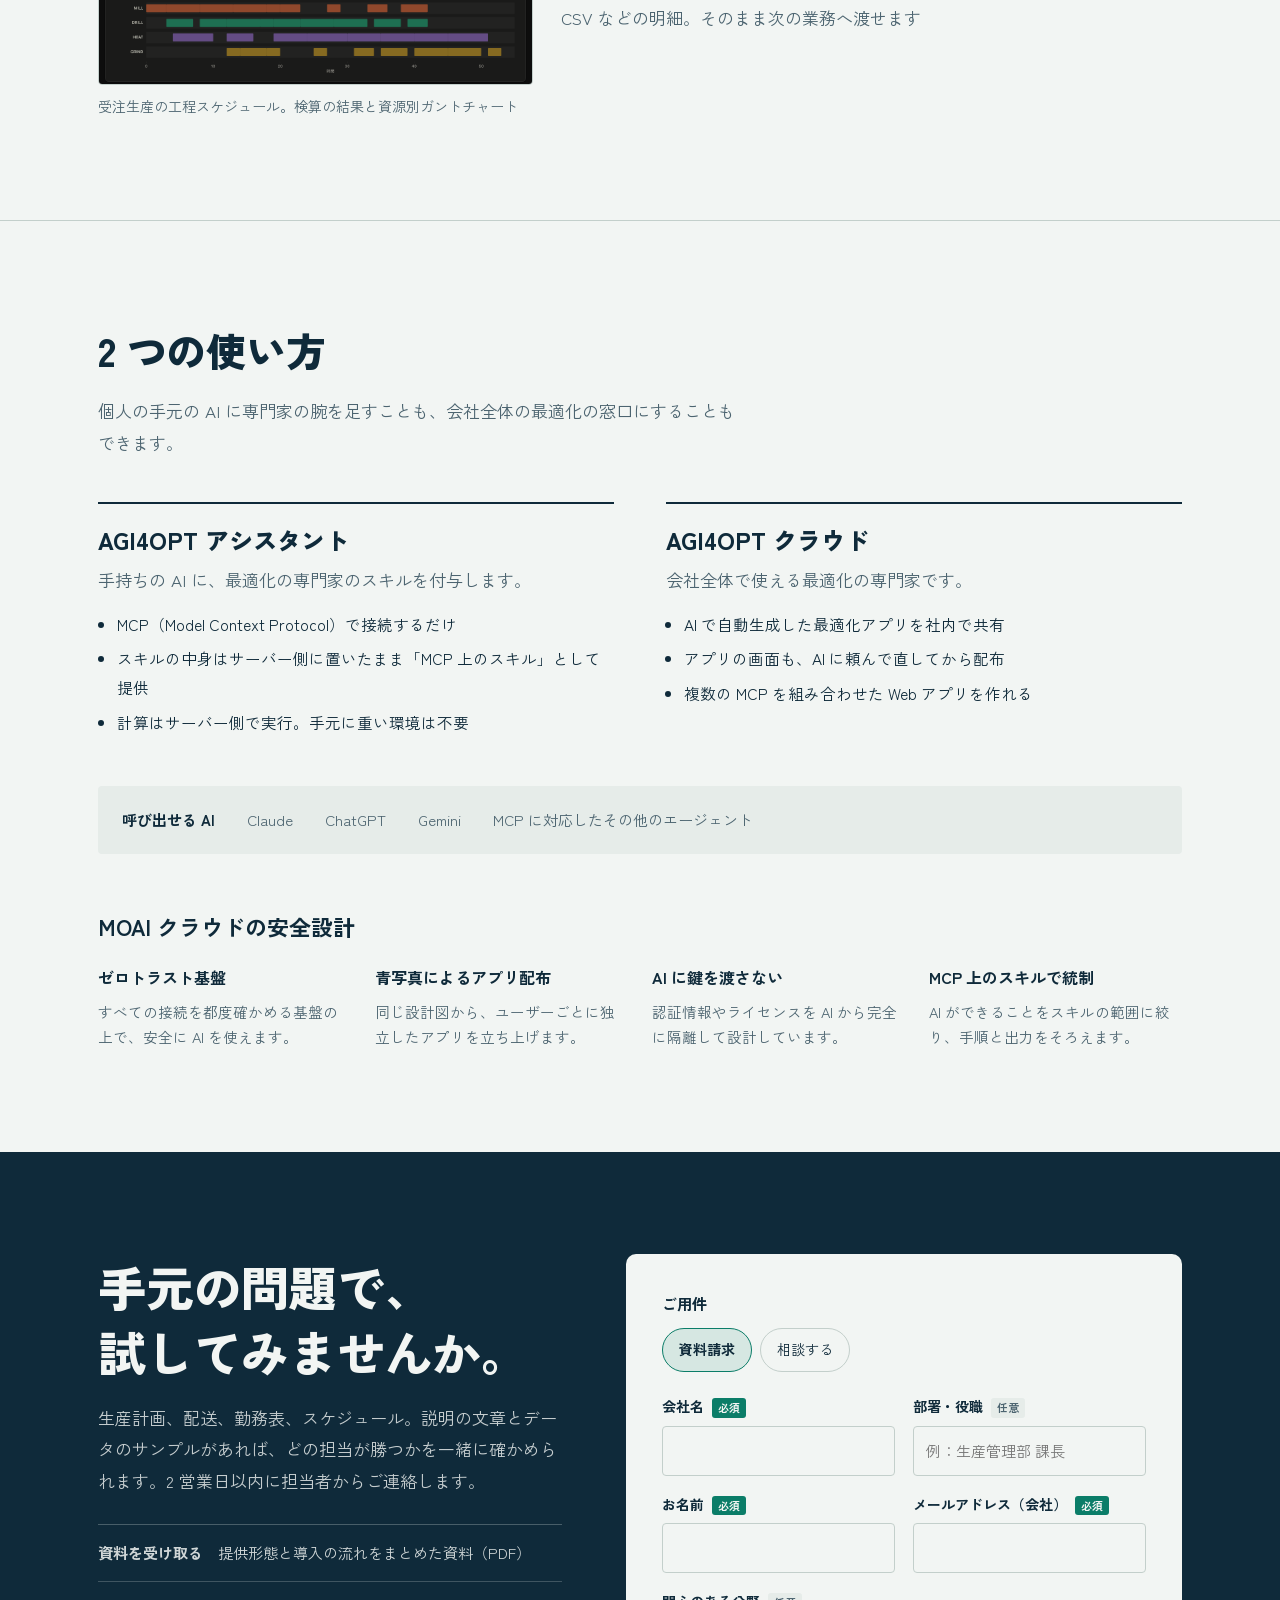
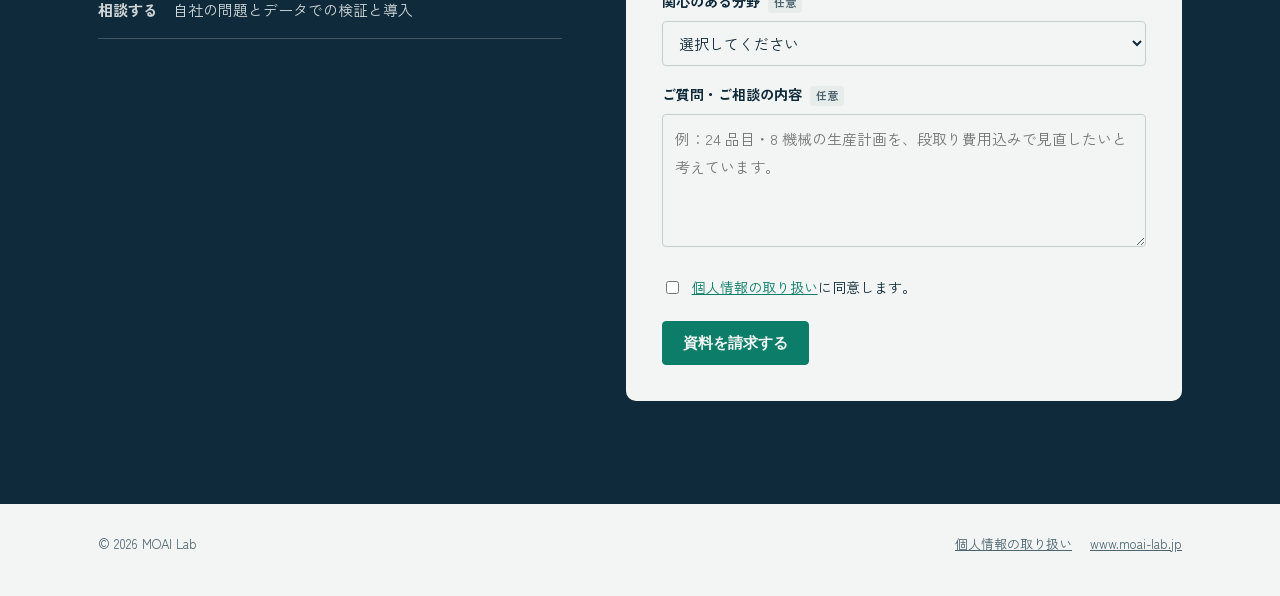
==== commit a83d8f2e: "Point canonical and OGP URLs at agi.moai-lab.jp The site is served from https://agi.moai-lab.jp/ wit" ====
--- a/agi4opt-hp/index.html
+++ b/agi4opt-hp/index.html
@@ -6,6 +6,15 @@
 <title>AGI4OPT | 最適化のための汎用人工知能</title>
 <meta name="description" content="自然言語で問題を説明し、元データを渡すだけ。複数の専門ソルバーが並列に解き、共通の採点器で比べた最良の解を、検算とダッシュボードつきで返す Agentic AI。MOAI Lab。">
 <link rel="icon" href="assets/moai-logo.png">
+<link rel="canonical" href="https://agi.moai-lab.jp/agi4opt-hp/">
+<meta property="og:type" content="website">
+<meta property="og:title" content="AGI4OPT | 最適化のための汎用人工知能">
+<meta property="og:description" content="最適化の問題を、言葉とデータで渡すだけ。複数の専門ソルバーが並列に解き、最良の解を検算とダッシュボードつきで返す Agentic AI。">
+<meta property="og:url" content="https://agi.moai-lab.jp/agi4opt-hp/">
+<meta property="og:image" content="https://agi.moai-lab.jp/agi4opt-hp/assets/route-map.jpg">
+<meta property="og:locale" content="ja_JP">
+<meta property="og:site_name" content="MOAI AGI Suite">
+<meta name="twitter:card" content="summary_large_image">
 <link rel="preconnect" href="https://fonts.googleapis.com">
 <link rel="preconnect" href="https://fonts.gstatic.com" crossorigin>
 <link href="https://fonts.googleapis.com/css2?family=Archivo:wdth,wght@75..125,400..800&family=Zen+Kaku+Gothic+New:wght@400;500;700;900&display=swap" rel="stylesheet">
